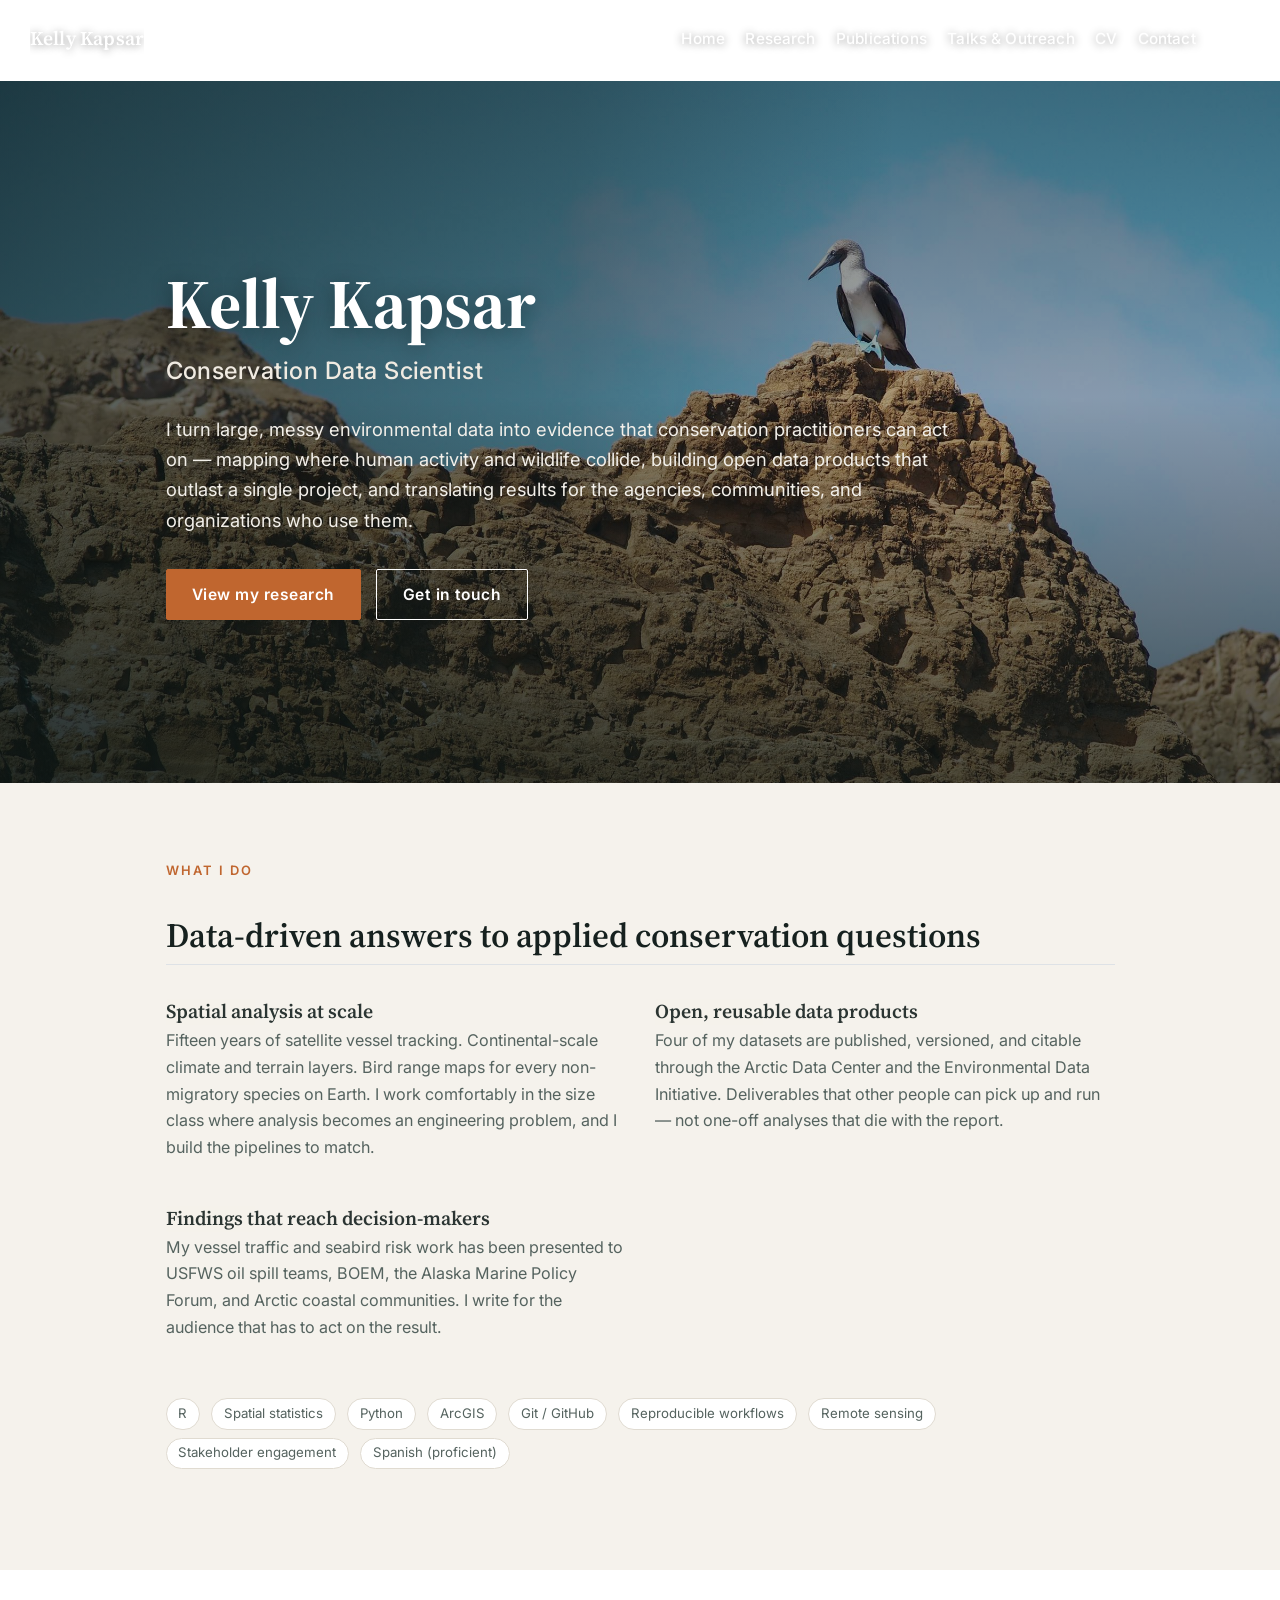
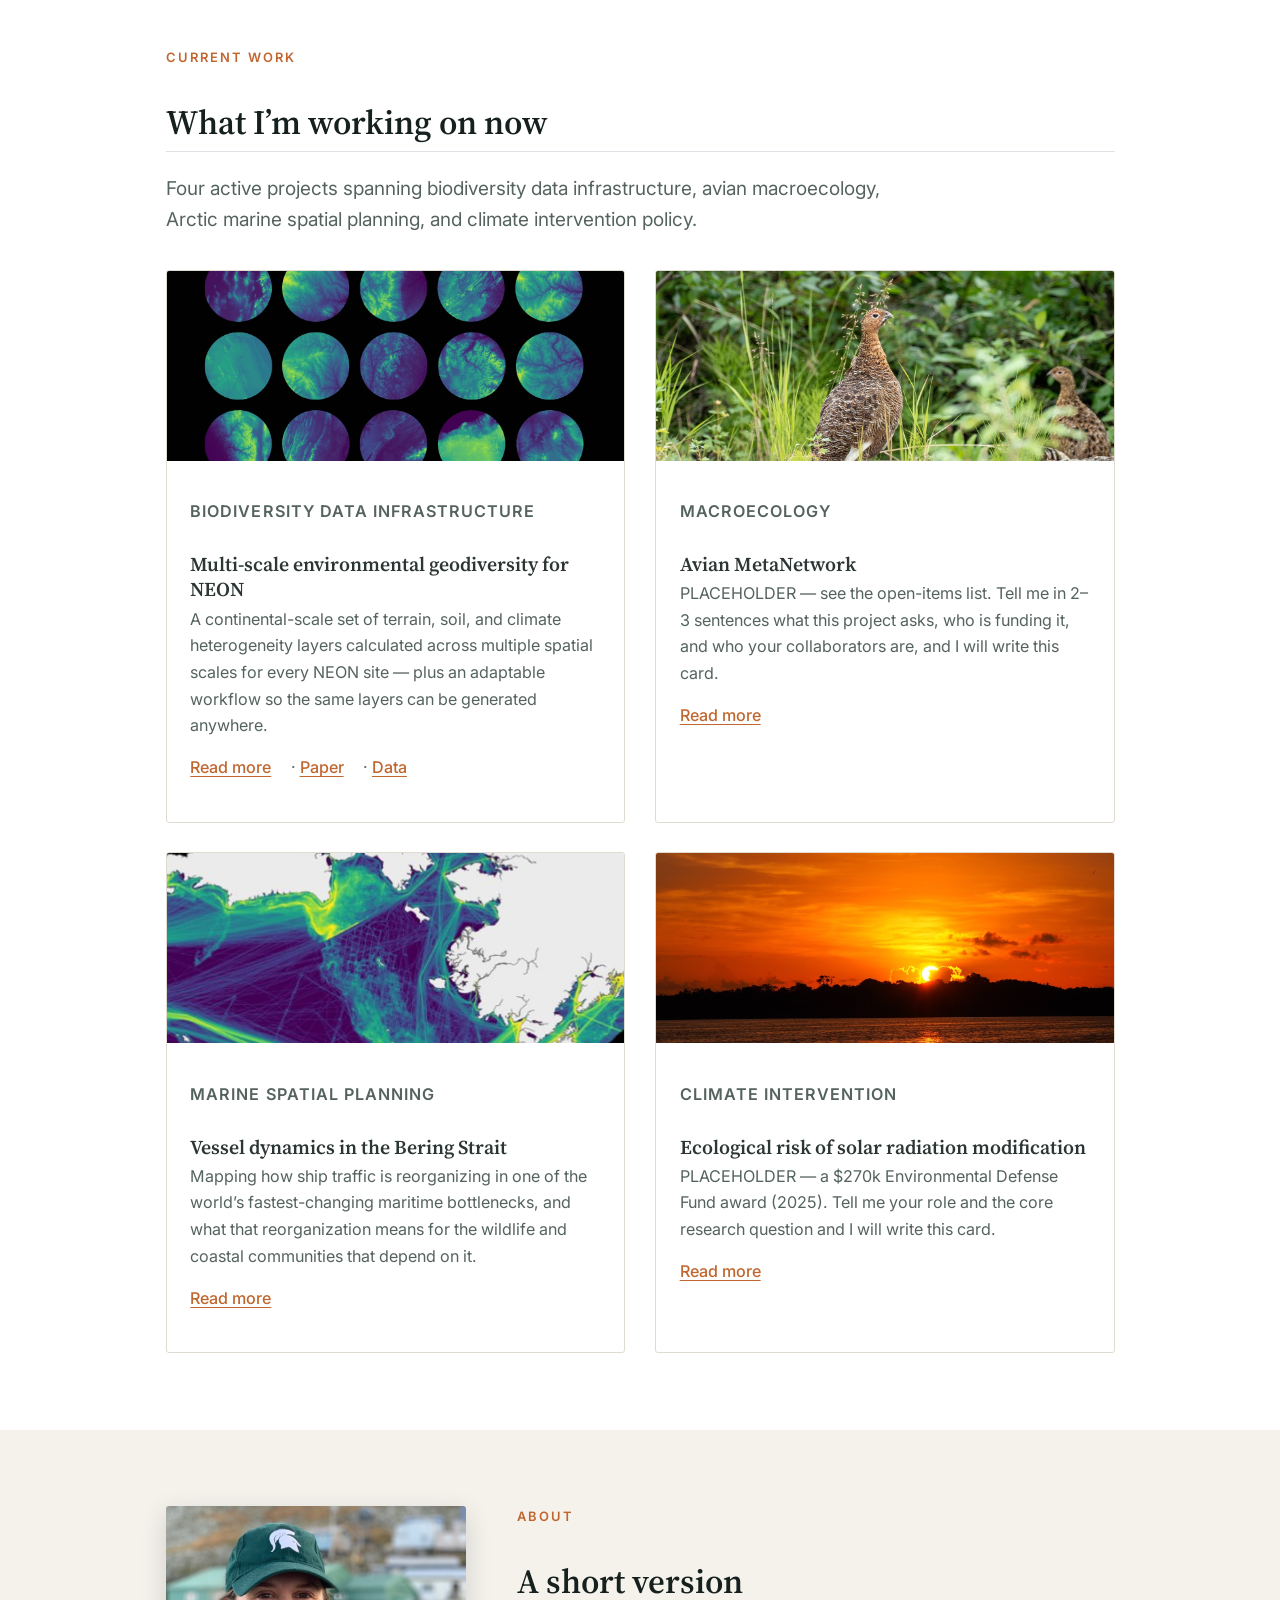
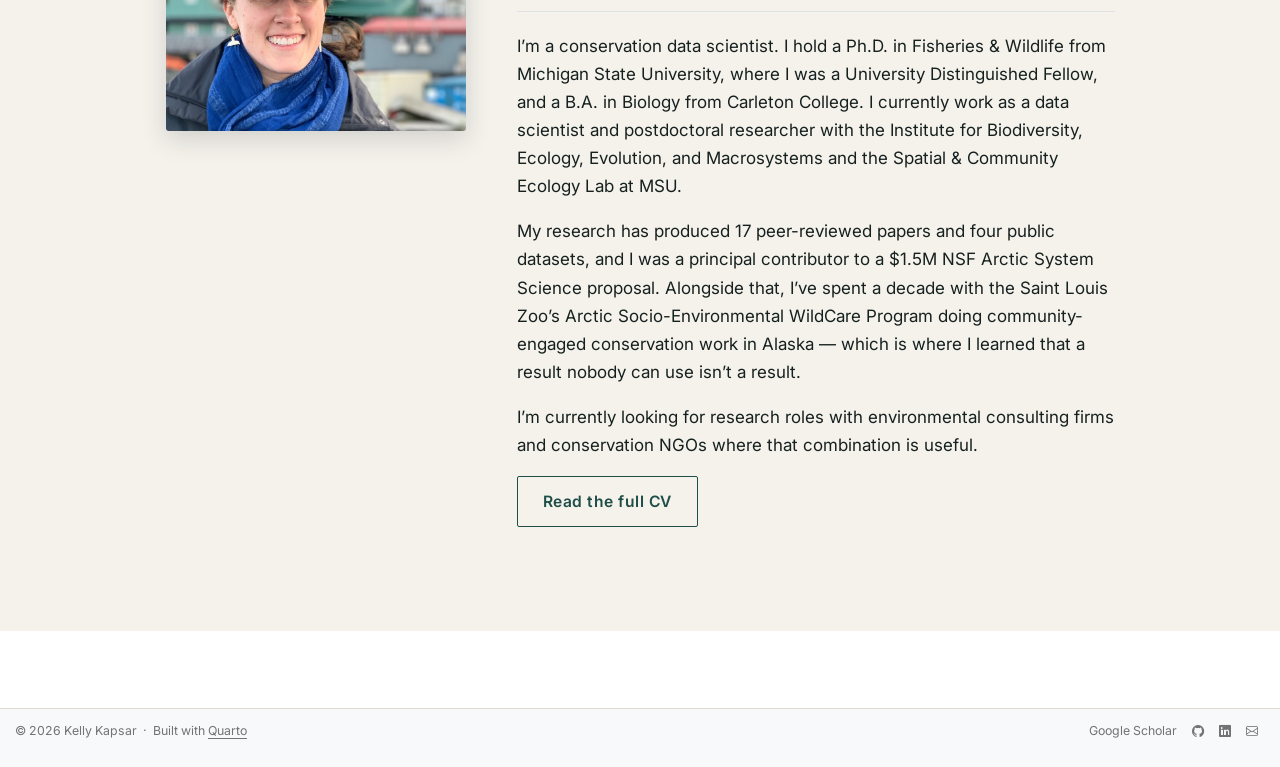
==== index.html @ 93b7dfbf "Built site for gh-pages" ====
<!DOCTYPE html>
<html xmlns="http://www.w3.org/1999/xhtml" lang="en" xml:lang="en"><head>

<meta charset="utf-8">
<meta name="generator" content="quarto-1.9.37">

<meta name="viewport" content="width=device-width, initial-scale=1.0, user-scalable=yes">


<title>Kelly Kapsar | Conservation Data Scientist – Kelly Kapsar</title>
<style>
/* Default styles provided by pandoc.
** See https://pandoc.org/MANUAL.html#variables-for-html for config info.
*/
code{white-space: pre-wrap;}
span.smallcaps{font-variant: small-caps;}
div.columns{display: flex; gap: min(4vw, 1.5em);}
div.column{flex: auto; overflow-x: auto;}
div.hanging-indent{margin-left: 1.5em; text-indent: -1.5em;}
ul.task-list{list-style: none;}
ul.task-list li input[type="checkbox"] {
  width: 0.8em;
  margin: 0 0.8em 0.2em -1em; /* quarto-specific, see https://github.com/quarto-dev/quarto-cli/issues/4556 */ 
  vertical-align: middle;
}
</style>


<script src="site_libs/quarto-nav/quarto-nav.js"></script>
<script src="site_libs/quarto-nav/headroom.min.js"></script>
<script src="site_libs/clipboard/clipboard.min.js"></script>
<script src="site_libs/quarto-search/autocomplete.umd.js"></script>
<script src="site_libs/quarto-search/fuse.min.js"></script>
<script src="site_libs/quarto-search/quarto-search.js"></script>
<meta name="quarto:offset" content="./">
<link href="./images/favicon.png" rel="icon" type="image/png">
<script src="site_libs/quarto-html/quarto.js" type="module"></script>
<script src="site_libs/quarto-html/tabsets/tabsets.js" type="module"></script>
<script src="site_libs/quarto-html/popper.min.js"></script>
<script src="site_libs/quarto-html/tippy.umd.min.js"></script>
<link href="site_libs/quarto-html/tippy.css" rel="stylesheet">
<link href="site_libs/quarto-html/quarto-syntax-highlighting-7f8f88aac4f3542376d5c11b86a4c14d.css" rel="stylesheet" id="quarto-text-highlighting-styles">
<script src="site_libs/bootstrap/bootstrap.min.js"></script>
<link href="site_libs/bootstrap/bootstrap-icons.css" rel="stylesheet">
<link href="site_libs/bootstrap/bootstrap-db26522adef22b5ddf8869c6c8465378.min.css" rel="stylesheet" append-hash="true" id="quarto-bootstrap" data-mode="light">
<script id="quarto-search-options" type="application/json">{
  "location": "navbar",
  "copy-button": false,
  "collapse-after": 3,
  "panel-placement": "end",
  "type": "overlay",
  "limit": 50,
  "keyboard-shortcut": [
    "f",
    "/",
    "s"
  ],
  "show-item-context": false,
  "language": {
    "search-no-results-text": "No results",
    "search-matching-documents-text": "matching documents",
    "search-copy-link-title": "Copy link to search",
    "search-hide-matches-text": "Hide additional matches",
    "search-more-match-text": "more match in this document",
    "search-more-matches-text": "more matches in this document",
    "search-clear-button-title": "Clear",
    "search-text-placeholder": "",
    "search-detached-cancel-button-title": "Cancel",
    "search-submit-button-title": "Submit",
    "search-label": "Search"
  }
}</script>
<style>html{ scroll-behavior: smooth; }</style>


<link rel="stylesheet" href="styles.scss">
<meta property="og:title" content="Kelly Kapsar | Conservation Data Scientist">
<meta property="og:image" content="https://kellykapsar.github.io/images/project-neon.jpg">
<meta property="og:site_name" content="Kelly Kapsar">
<meta name="twitter:title" content="Kelly Kapsar | Conservation Data Scientist">
<meta name="twitter:image" content="https://kellykapsar.github.io/images/project-neon.jpg">
<meta name="twitter:card" content="summary_large_image">
</head>

<body class="nav-fixed quarto-light">

<div id="quarto-search-results"></div>
  <header id="quarto-header" class="headroom fixed-top">
    <nav class="navbar navbar-expand-lg " data-bs-theme="dark">
      <div class="navbar-container container-fluid">
      <div class="navbar-brand-container mx-auto">
    <a class="navbar-brand" href="./index.html">
    <span class="navbar-title">Kelly Kapsar</span>
    </a>
  </div>
            <div id="quarto-search" class="" title="Search"></div>
          <button class="navbar-toggler" type="button" data-bs-toggle="collapse" data-bs-target="#navbarCollapse" aria-controls="navbarCollapse" role="menu" aria-expanded="false" aria-label="Toggle navigation" onclick="if (window.quartoToggleHeadroom) { window.quartoToggleHeadroom(); }">
  <span class="navbar-toggler-icon"></span>
</button>
          <div class="collapse navbar-collapse" id="navbarCollapse">
            <ul class="navbar-nav navbar-nav-scroll ms-auto">
  <li class="nav-item">
    <a class="nav-link active" href="./index.html" aria-current="page"> 
<span class="menu-text">Home</span></a>
  </li>  
  <li class="nav-item">
    <a class="nav-link" href="./research.html"> 
<span class="menu-text">Research</span></a>
  </li>  
  <li class="nav-item">
    <a class="nav-link" href="./publications.html"> 
<span class="menu-text">Publications</span></a>
  </li>  
  <li class="nav-item">
    <a class="nav-link" href="./talks.html"> 
<span class="menu-text">Talks &amp; Outreach</span></a>
  </li>  
  <li class="nav-item">
    <a class="nav-link" href="./cv.html"> 
<span class="menu-text">CV</span></a>
  </li>  
  <li class="nav-item">
    <a class="nav-link" href="./contact.html"> 
<span class="menu-text">Contact</span></a>
  </li>  
</ul>
          </div> <!-- /navcollapse -->
            <div class="quarto-navbar-tools">
</div>
      </div> <!-- /container-fluid -->
    </nav>
</header>
<!-- content -->
<div id="quarto-content" class="quarto-container page-columns page-rows-contents page-layout-full page-navbar">
<!-- sidebar -->
<!-- margin-sidebar -->
    
<!-- main -->
<main class="content column-page" id="quarto-document-content">

<header id="title-block-header" class="quarto-title-block default">
<div class="quarto-title">
<h1 class="title">Home</h1>
</div>



<div class="quarto-title-meta column-page">

    
  
    
  </div>
  


</header>


<div class="hero" style="background-image: url('images/hero-home.jpg');">
<section id="kelly-kapsar" class="level1 hero-inner">
<h1>Kelly Kapsar</h1>
<div class="tagline">
<p>Conservation Data Scientist</p>
</div>
<div class="lede">
<p>I turn large, messy environmental data into evidence that conservation practitioners can act on — mapping where human activity and wildlife collide, building open data products that outlast a single project, and translating results for the agencies, communities, and organizations who use them.</p>
</div>
<p><a href="./research.html" class="btn-hero solid">View my research</a> <a href="./contact.html" class="btn-hero">Get in touch</a></p>
</section>
</div>
<!-- ====================================================================== -->
<div class="band band-sand">
<div class="band-inner">
<div class="section-label">
<p>What I do</p>
</div>
<section id="data-driven-answers-to-applied-conservation-questions" class="level2">
<h2 data-anchor-id="data-driven-answers-to-applied-conservation-questions">Data-driven answers to applied conservation questions</h2>
<div class="project-grid">
<div class="project-card" style="border:none; background:transparent;">
<section id="spatial-analysis-at-scale" class="level3 pc-body" style="padding:0;">
<h3 data-anchor-id="spatial-analysis-at-scale">Spatial analysis at scale</h3>
<p>Fifteen years of satellite vessel tracking. Continental-scale climate and terrain layers. Bird range maps for every non-migratory species on Earth. I work comfortably in the size class where analysis becomes an engineering problem, and I build the pipelines to match.</p>
</section>
</div>
<div class="project-card" style="border:none; background:transparent;">
<section id="open-reusable-data-products" class="level3 pc-body" style="padding:0;">
<h3 data-anchor-id="open-reusable-data-products">Open, reusable data products</h3>
<p>Four of my datasets are published, versioned, and citable through the Arctic Data Center and the Environmental Data Initiative. Deliverables that other people can pick up and run — not one-off analyses that die with the report.</p>
</section>
</div>
<div class="project-card" style="border:none; background:transparent;">
<section id="findings-that-reach-decision-makers" class="level3 pc-body" style="padding:0;">
<h3 data-anchor-id="findings-that-reach-decision-makers">Findings that reach decision-makers</h3>
<p>My vessel traffic and seabird risk work has been presented to USFWS oil spill teams, BOEM, the Alaska Marine Policy Forum, and Arctic coastal communities. I write for the audience that has to act on the result.</p>
</section>
</div>
</div>
<div style="margin-top:2.5rem;">
<p><span class="tag">R</span> <span class="tag">Spatial statistics</span> <span class="tag">Python</span> <span class="tag">ArcGIS</span> <span class="tag">Git / GitHub</span> <span class="tag">Reproducible workflows</span> <span class="tag">Remote sensing</span> <span class="tag">Stakeholder engagement</span> <span class="tag">Spanish (proficient)</span></p>
</div>
</section>
</div>
</div>
<!-- ====================================================================== -->
<div class="band">
<div class="band-inner">
<div class="section-label">
<p>Current work</p>
</div>
<section id="what-im-working-on-now" class="level2">
<h2 data-anchor-id="what-im-working-on-now">What I’m working on now</h2>
<div class="lead-text">
<p>Four active projects spanning biodiversity data infrastructure, avian macroecology, Arctic marine spatial planning, and climate intervention policy.</p>
</div>
<div class="project-grid">
<div class="project-card">
<p><img src="images/project-neon.jpg" class="img-fluid"></p>
<div class="pc-body">
<div class="pc-meta">
<p>Biodiversity data infrastructure</p>
</div>
<section id="multi-scale-environmental-geodiversity-for-neon" class="level3">
<h3 data-anchor-id="multi-scale-environmental-geodiversity-for-neon">Multi-scale environmental geodiversity for NEON</h3>
<p>A continental-scale set of terrain, soil, and climate heterogeneity layers calculated across multiple spatial scales for every NEON site — plus an adaptable workflow so the same layers can be generated anywhere.</p>
<div class="pc-links">
<p><a href="./research.html#neon">Read more</a> · <a href="https://doi.org/10.1038/s41597-026-07613-5">Paper</a> · <a href="https://portal.edirepository.org/">Data</a></p>
</div>
</section>
</div>
</div>
<div class="project-card">
<p><img src="images/project-metanetwork.jpg" class="img-fluid"></p>
<div class="pc-body">
<div class="pc-meta">
<p>Macroecology</p>
</div>
<section id="avian-metanetwork" class="level3">
<h3 data-anchor-id="avian-metanetwork">Avian MetaNetwork</h3>
<p>PLACEHOLDER — see the open-items list. Tell me in 2–3 sentences what this project asks, who is funding it, and who your collaborators are, and I will write this card.</p>
<div class="pc-links">
<p><a href="./research.html#metanetwork">Read more</a></p>
</div>
</section>
</div>
</div>
<div class="project-card">
<p><img src="images/project-bering.jpg" class="img-fluid"></p>
<div class="pc-body">
<div class="pc-meta">
<p>Marine spatial planning</p>
</div>
<section id="vessel-dynamics-in-the-bering-strait" class="level3">
<h3 data-anchor-id="vessel-dynamics-in-the-bering-strait">Vessel dynamics in the Bering Strait</h3>
<p>Mapping how ship traffic is reorganizing in one of the world’s fastest-changing maritime bottlenecks, and what that reorganization means for the wildlife and coastal communities that depend on it.</p>
<div class="pc-links">
<p><a href="./research.html#bering">Read more</a></p>
</div>
</section>
</div>
</div>
<div class="project-card">
<p><img src="images/project-srm.jpg" class="img-fluid"></p>
<div class="pc-body">
<div class="pc-meta">
<p>Climate intervention</p>
</div>
<section id="ecological-risk-of-solar-radiation-modification" class="level3">
<h3 data-anchor-id="ecological-risk-of-solar-radiation-modification">Ecological risk of solar radiation modification</h3>
<p>PLACEHOLDER — a $270k Environmental Defense Fund award (2025). Tell me your role and the core research question and I will write this card.</p>
<div class="pc-links">
<p><a href="./research.html#srm">Read more</a></p>
</div>
</section>
</div>
</div>
</div>
</section>
</div>
</div>
<!-- ====================================================================== -->
<!-- ====================================================================== -->
<div class="band band-sand">
<div class="band-inner">
<div class="two-col">
<div>
<p><img src="images/headshot.jpg" class="headshot img-fluid"></p>
</div>
<div>
<div class="section-label">
<p>About</p>
</div>
<section id="a-short-version" class="level2">
<h2 data-anchor-id="a-short-version">A short version</h2>
<p>I’m a conservation data scientist. I hold a Ph.D.&nbsp;in Fisheries &amp; Wildlife from Michigan State University, where I was a University Distinguished Fellow, and a B.A. in Biology from Carleton College. I currently work as a data scientist and postdoctoral researcher with the Institute for Biodiversity, Ecology, Evolution, and Macrosystems and the Spatial &amp; Community Ecology Lab at MSU.</p>
<p>My research has produced 17 peer-reviewed papers and four public datasets, and I was a principal contributor to a $1.5M NSF Arctic System Science proposal. Alongside that, I’ve spent a decade with the Saint Louis Zoo’s Arctic Socio-Environmental WildCare Program doing community-engaged conservation work in Alaska — which is where I learned that a result nobody can use isn’t a result.</p>
<p>I’m currently looking for research roles with environmental consulting firms and conservation NGOs where that combination is useful.</p>
<p><a href="./cv.html" class="btn-hero" style="border-color:#1f4d47; color:#1f4d47 !important;">Read the full CV</a></p>
</section>
</div>
</div>
</div>
</div>



</main> <!-- /main -->
<script id="quarto-html-after-body" type="application/javascript">
  window.document.addEventListener("DOMContentLoaded", function (event) {
    const isCodeAnnotation = (el) => {
      for (const clz of el.classList) {
        if (clz.startsWith('code-annotation-')) {                     
          return true;
        }
      }
      return false;
    }
    const onCopySuccess = function(e) {
      // button target
      const button = e.trigger;
      // don't keep focus
      button.blur();
      // flash "checked"
      button.classList.add('code-copy-button-checked');
      var currentTitle = button.getAttribute("title");
      button.setAttribute("title", "Copied!");
      let tooltip;
      if (window.bootstrap) {
        button.setAttribute("data-bs-toggle", "tooltip");
        button.setAttribute("data-bs-placement", "left");
        button.setAttribute("data-bs-title", "Copied!");
        tooltip = new bootstrap.Tooltip(button, 
          { trigger: "manual", 
            customClass: "code-copy-button-tooltip",
            offset: [0, -8]});
        tooltip.show();    
      }
      setTimeout(function() {
        if (tooltip) {
          tooltip.hide();
          button.removeAttribute("data-bs-title");
          button.removeAttribute("data-bs-toggle");
          button.removeAttribute("data-bs-placement");
        }
        button.setAttribute("title", currentTitle);
        button.classList.remove('code-copy-button-checked');
      }, 1000);
      // clear code selection
      e.clearSelection();
    }
    const getTextToCopy = function(trigger) {
      const outerScaffold = trigger.parentElement.cloneNode(true);
      const codeEl = outerScaffold.querySelector('code');
      for (const childEl of codeEl.children) {
        if (isCodeAnnotation(childEl)) {
          childEl.remove();
        }
      }
      return codeEl.innerText;
    }
    const clipboard = new window.ClipboardJS('.code-copy-button:not([data-in-quarto-modal])', {
      text: getTextToCopy
    });
    clipboard.on('success', onCopySuccess);
    if (window.document.getElementById('quarto-embedded-source-code-modal')) {
      const clipboardModal = new window.ClipboardJS('.code-copy-button[data-in-quarto-modal]', {
        text: getTextToCopy,
        container: window.document.getElementById('quarto-embedded-source-code-modal')
      });
      clipboardModal.on('success', onCopySuccess);
    }
      var localhostRegex = new RegExp(/^(?:http|https):\/\/localhost\:?[0-9]*\//);
      var mailtoRegex = new RegExp(/^mailto:/);
        var filterRegex = new RegExp("https:\/\/kellykapsar\.github\.io");
      var isInternal = (href) => {
          return filterRegex.test(href) || localhostRegex.test(href) || mailtoRegex.test(href);
      }
      // Inspect non-navigation links and adorn them if external
     var links = window.document.querySelectorAll('a[href]:not(.nav-link):not(.navbar-brand):not(.toc-action):not(.sidebar-link):not(.sidebar-item-toggle):not(.pagination-link):not(.no-external):not([aria-hidden]):not(.dropdown-item):not(.quarto-navigation-tool):not(.about-link)');
      for (var i=0; i<links.length; i++) {
        const link = links[i];
        if (!isInternal(link.href)) {
          // undo the damage that might have been done by quarto-nav.js in the case of
          // links that we want to consider external
          if (link.dataset.originalHref !== undefined) {
            link.href = link.dataset.originalHref;
          }
            // target, if specified
            link.setAttribute("target", "_blank");
            if (link.getAttribute("rel") === null) {
              link.setAttribute("rel", "noopener");
            }
        }
      }
    function tippyHover(el, contentFn, onTriggerFn, onUntriggerFn) {
      const config = {
        allowHTML: true,
        maxWidth: 500,
        delay: 100,
        arrow: false,
        appendTo: function(el) {
            return el.parentElement;
        },
        interactive: true,
        interactiveBorder: 10,
        theme: 'quarto',
        placement: 'bottom-start',
      };
      if (contentFn) {
        config.content = contentFn;
      }
      if (onTriggerFn) {
        config.onTrigger = onTriggerFn;
      }
      if (onUntriggerFn) {
        config.onUntrigger = onUntriggerFn;
      }
      window.tippy(el, config); 
    }
    const noterefs = window.document.querySelectorAll('a[role="doc-noteref"]');
    for (var i=0; i<noterefs.length; i++) {
      const ref = noterefs[i];
      tippyHover(ref, function() {
        // use id or data attribute instead here
        let href = ref.getAttribute('data-footnote-href') || ref.getAttribute('href');
        try { href = new URL(href).hash; } catch {}
        const id = href.replace(/^#\/?/, "");
        const note = window.document.getElementById(id);
        if (note) {
          return note.innerHTML;
        } else {
          return "";
        }
      });
    }
    const xrefs = window.document.querySelectorAll('a.quarto-xref');
    const processXRef = (id, note) => {
      // Strip column container classes
      const stripColumnClz = (el) => {
        el.classList.remove("page-full", "page-columns");
        if (el.children) {
          for (const child of el.children) {
            stripColumnClz(child);
          }
        }
      }
      stripColumnClz(note)
      if (id === null || id.startsWith('sec-')) {
        // Special case sections, only their first couple elements
        const container = document.createElement("div");
        if (note.children && note.children.length > 2) {
          container.appendChild(note.children[0].cloneNode(true));
          for (let i = 1; i < note.children.length; i++) {
            const child = note.children[i];
            if (child.tagName === "P" && child.innerText === "") {
              continue;
            } else {
              container.appendChild(child.cloneNode(true));
              break;
            }
          }
          if (window.Quarto?.typesetMath) {
            window.Quarto.typesetMath(container);
          }
          return container.innerHTML
        } else {
          if (window.Quarto?.typesetMath) {
            window.Quarto.typesetMath(note);
          }
          return note.innerHTML;
        }
      } else {
        // Remove any anchor links if they are present
        const anchorLink = note.querySelector('a.anchorjs-link');
        if (anchorLink) {
          anchorLink.remove();
        }
        if (window.Quarto?.typesetMath) {
          window.Quarto.typesetMath(note);
        }
        if (note.classList.contains("callout")) {
          return note.outerHTML;
        } else {
          return note.innerHTML;
        }
      }
    }
    for (var i=0; i<xrefs.length; i++) {
      const xref = xrefs[i];
      tippyHover(xref, undefined, function(instance) {
        instance.disable();
        let url = xref.getAttribute('href');
        let hash = undefined; 
        if (url.startsWith('#')) {
          hash = url;
        } else {
          try { hash = new URL(url).hash; } catch {}
        }
        if (hash) {
          const id = hash.replace(/^#\/?/, "");
          const note = window.document.getElementById(id);
          if (note !== null) {
            try {
              const html = processXRef(id, note.cloneNode(true));
              instance.setContent(html);
            } finally {
              instance.enable();
              instance.show();
            }
          } else {
            // See if we can fetch this
            fetch(url.split('#')[0])
            .then(res => res.text())
            .then(html => {
              const parser = new DOMParser();
              const htmlDoc = parser.parseFromString(html, "text/html");
              const note = htmlDoc.getElementById(id);
              if (note !== null) {
                const html = processXRef(id, note);
                instance.setContent(html);
              } 
            }).finally(() => {
              instance.enable();
              instance.show();
            });
          }
        } else {
          // See if we can fetch a full url (with no hash to target)
          // This is a special case and we should probably do some content thinning / targeting
          fetch(url)
          .then(res => res.text())
          .then(html => {
            const parser = new DOMParser();
            const htmlDoc = parser.parseFromString(html, "text/html");
            const note = htmlDoc.querySelector('main.content');
            if (note !== null) {
              // This should only happen for chapter cross references
              // (since there is no id in the URL)
              // remove the first header
              if (note.children.length > 0 && note.children[0].tagName === "HEADER") {
                note.children[0].remove();
              }
              const html = processXRef(null, note);
              instance.setContent(html);
            } 
          }).finally(() => {
            instance.enable();
            instance.show();
          });
        }
      }, function(instance) {
      });
    }
        let selectedAnnoteEl;
        const selectorForAnnotation = ( cell, annotation) => {
          let cellAttr = 'data-code-cell="' + cell + '"';
          let lineAttr = 'data-code-annotation="' +  annotation + '"';
          const selector = 'span[' + cellAttr + '][' + lineAttr + ']';
          return selector;
        }
        const selectCodeLines = (annoteEl) => {
          const doc = window.document;
          const targetCell = annoteEl.getAttribute("data-target-cell");
          const targetAnnotation = annoteEl.getAttribute("data-target-annotation");
          const annoteSpan = window.document.querySelector(selectorForAnnotation(targetCell, targetAnnotation));
          const lines = annoteSpan.getAttribute("data-code-lines").split(",");
          const lineIds = lines.map((line) => {
            return targetCell + "-" + line;
          })
          let top = null;
          let height = null;
          let parent = null;
          if (lineIds.length > 0) {
              //compute the position of the single el (top and bottom and make a div)
              const el = window.document.getElementById(lineIds[0]);
              top = el.offsetTop;
              height = el.offsetHeight;
              parent = el.parentElement.parentElement;
            if (lineIds.length > 1) {
              const lastEl = window.document.getElementById(lineIds[lineIds.length - 1]);
              const bottom = lastEl.offsetTop + lastEl.offsetHeight;
              height = bottom - top;
            }
            if (top !== null && height !== null && parent !== null) {
              // cook up a div (if necessary) and position it 
              let div = window.document.getElementById("code-annotation-line-highlight");
              if (div === null) {
                div = window.document.createElement("div");
                div.setAttribute("id", "code-annotation-line-highlight");
                div.style.position = 'absolute';
                parent.appendChild(div);
              }
              div.style.top = top - 2 + "px";
              div.style.height = height + 4 + "px";
              div.style.left = 0;
              let gutterDiv = window.document.getElementById("code-annotation-line-highlight-gutter");
              if (gutterDiv === null) {
                gutterDiv = window.document.createElement("div");
                gutterDiv.setAttribute("id", "code-annotation-line-highlight-gutter");
                gutterDiv.style.position = 'absolute';
                const codeCell = window.document.getElementById(targetCell);
                const gutter = codeCell.querySelector('.code-annotation-gutter');
                gutter.appendChild(gutterDiv);
              }
              gutterDiv.style.top = top - 2 + "px";
              gutterDiv.style.height = height + 4 + "px";
            }
            selectedAnnoteEl = annoteEl;
          }
        };
        const unselectCodeLines = () => {
          const elementsIds = ["code-annotation-line-highlight", "code-annotation-line-highlight-gutter"];
          elementsIds.forEach((elId) => {
            const div = window.document.getElementById(elId);
            if (div) {
              div.remove();
            }
          });
          selectedAnnoteEl = undefined;
        };
          // Handle positioning of the toggle
      window.addEventListener(
        "resize",
        throttle(() => {
          elRect = undefined;
          if (selectedAnnoteEl) {
            selectCodeLines(selectedAnnoteEl);
          }
        }, 10)
      );
      function throttle(fn, ms) {
      let throttle = false;
      let timer;
        return (...args) => {
          if(!throttle) { // first call gets through
              fn.apply(this, args);
              throttle = true;
          } else { // all the others get throttled
              if(timer) clearTimeout(timer); // cancel #2
              timer = setTimeout(() => {
                fn.apply(this, args);
                timer = throttle = false;
              }, ms);
          }
        };
      }
        // Attach click handler to the DT
        const annoteDls = window.document.querySelectorAll('dt[data-target-cell]');
        for (const annoteDlNode of annoteDls) {
          annoteDlNode.addEventListener('click', (event) => {
            const clickedEl = event.target;
            if (clickedEl !== selectedAnnoteEl) {
              unselectCodeLines();
              const activeEl = window.document.querySelector('dt[data-target-cell].code-annotation-active');
              if (activeEl) {
                activeEl.classList.remove('code-annotation-active');
              }
              selectCodeLines(clickedEl);
              clickedEl.classList.add('code-annotation-active');
            } else {
              // Unselect the line
              unselectCodeLines();
              clickedEl.classList.remove('code-annotation-active');
            }
          });
        }
    const findCites = (el) => {
      const parentEl = el.parentElement;
      if (parentEl) {
        const cites = parentEl.dataset.cites;
        if (cites) {
          return {
            el,
            cites: cites.split(' ')
          };
        } else {
          return findCites(el.parentElement)
        }
      } else {
        return undefined;
      }
    };
    var bibliorefs = window.document.querySelectorAll('a[role="doc-biblioref"]');
    for (var i=0; i<bibliorefs.length; i++) {
      const ref = bibliorefs[i];
      const citeInfo = findCites(ref);
      if (citeInfo) {
        tippyHover(citeInfo.el, function() {
          var popup = window.document.createElement('div');
          citeInfo.cites.forEach(function(cite) {
            var citeDiv = window.document.createElement('div');
            citeDiv.classList.add('hanging-indent');
            citeDiv.classList.add('csl-entry');
            var biblioDiv = window.document.getElementById('ref-' + cite);
            if (biblioDiv) {
              citeDiv.innerHTML = biblioDiv.innerHTML;
            }
            popup.appendChild(citeDiv);
          });
          return popup.innerHTML;
        });
      }
    }
  });
  </script>
</div> <!-- /content -->
<footer class="footer">
  <div class="nav-footer">
    <div class="nav-footer-left">
<p>© 2026 Kelly Kapsar &nbsp;·&nbsp; Built with <a href="https://quarto.org">Quarto</a></p>
</div>   
    <div class="nav-footer-center">
      &nbsp;
    </div>
    <div class="nav-footer-right">
      <ul class="footer-items list-unstyled">
    <li class="nav-item">
    <a class="nav-link" href="https://scholar.google.com/citations?user=atrvd1AAAAAJ&amp;hl=en">
<p>Google Scholar</p>
</a>
  </li>  
    <li class="nav-item compact">
    <a class="nav-link" href="https://github.com/kellykapsar">
      <i class="bi bi-github" role="img" aria-label="GitHub">
</i> 
    </a>
  </li>  
    <li class="nav-item compact">
    <a class="nav-link" href="https://www.linkedin.com/in/kelly-kapsar-a1a2598b/">
      <i class="bi bi-linkedin" role="img" aria-label="LinkedIn">
</i> 
    </a>
  </li>  
    <li class="nav-item compact">
    <a class="nav-link" href="mailto:kelly.kapsar@gmail.com">
      <i class="bi bi-envelope" role="img" aria-label="Email">
</i> 
    </a>
  </li>  
</ul>
    </div>
  </div>
</footer>




<script src="site_libs/quarto-html/zenscroll-min.js"></script>
</body></html>
---- site_libs/quarto-html/tippy.css ----
.tippy-box[data-animation=fade][data-state=hidden]{opacity:0}[data-tippy-root]{max-width:calc(100vw - 10px)}.tippy-box{position:relative;background-color:#333;color:#fff;border-radius:4px;font-size:14px;line-height:1.4;white-space:normal;outline:0;transition-property:transform,visibility,opacity}.tippy-box[data-placement^=top]>.tippy-arrow{bottom:0}.tippy-box[data-placement^=top]>.tippy-arrow:before{bottom:-7px;left:0;border-width:8px 8px 0;border-top-color:initial;transform-origin:center top}.tippy-box[data-placement^=bottom]>.tippy-arrow{top:0}.tippy-box[data-placement^=bottom]>.tippy-arrow:before{top:-7px;left:0;border-width:0 8px 8px;border-bottom-color:initial;transform-origin:center bottom}.tippy-box[data-placement^=left]>.tippy-arrow{right:0}.tippy-box[data-placement^=left]>.tippy-arrow:before{border-width:8px 0 8px 8px;border-left-color:initial;right:-7px;transform-origin:center left}.tippy-box[data-placement^=right]>.tippy-arrow{left:0}.tippy-box[data-placement^=right]>.tippy-arrow:before{left:-7px;border-width:8px 8px 8px 0;border-right-color:initial;transform-origin:center right}.tippy-box[data-inertia][data-state=visible]{transition-timing-function:cubic-bezier(.54,1.5,.38,1.11)}.tippy-arrow{width:16px;height:16px;color:#333}.tippy-arrow:before{content:"";position:absolute;border-color:transparent;border-style:solid}.tippy-content{position:relative;padding:5px 9px;z-index:1}
---- site_libs/quarto-html/quarto-syntax-highlighting-7f8f88aac4f3542376d5c11b86a4c14d.css ----
/* quarto syntax highlight colors */
:root {
  --quarto-hl-ot-color: #003B4F;
  --quarto-hl-at-color: #657422;
  --quarto-hl-ss-color: #20794D;
  --quarto-hl-an-color: #5E5E5E;
  --quarto-hl-fu-color: #4758AB;
  --quarto-hl-st-color: #20794D;
  --quarto-hl-cf-color: #003B4F;
  --quarto-hl-op-color: #5E5E5E;
  --quarto-hl-er-color: #AD0000;
  --quarto-hl-bn-color: #AD0000;
  --quarto-hl-al-color: #AD0000;
  --quarto-hl-va-color: #111111;
  --quarto-hl-bu-color: inherit;
  --quarto-hl-ex-color: inherit;
  --quarto-hl-pp-color: #AD0000;
  --quarto-hl-in-color: #5E5E5E;
  --quarto-hl-vs-color: #20794D;
  --quarto-hl-wa-color: #5E5E5E;
  --quarto-hl-do-color: #5E5E5E;
  --quarto-hl-im-color: #00769E;
  --quarto-hl-ch-color: #20794D;
  --quarto-hl-dt-color: #AD0000;
  --quarto-hl-fl-color: #AD0000;
  --quarto-hl-co-color: #5E5E5E;
  --quarto-hl-cv-color: #5E5E5E;
  --quarto-hl-cn-color: #8f5902;
  --quarto-hl-sc-color: #5E5E5E;
  --quarto-hl-dv-color: #AD0000;
  --quarto-hl-kw-color: #003B4F;
}

/* other quarto variables */
:root {
  --quarto-font-monospace: SFMono-Regular, Menlo, Monaco, Consolas, "Liberation Mono", "Courier New", monospace;
}

/* syntax highlight based on Pandoc's rules */
pre > code.sourceCode > span {
  color: #003B4F;
}

code.sourceCode > span {
  color: #003B4F;
}

div.sourceCode,
div.sourceCode pre.sourceCode {
  color: #003B4F;
}

/* Normal */
code span {
  color: #003B4F;
}

/* Alert */
code span.al {
  color: #AD0000;
  font-style: inherit;
}

/* Annotation */
code span.an {
  color: #5E5E5E;
  font-style: inherit;
}

/* Attribute */
code span.at {
  color: #657422;
  font-style: inherit;
}

/* BaseN */
code span.bn {
  color: #AD0000;
  font-style: inherit;
}

/* BuiltIn */
code span.bu {
  font-style: inherit;
}

/* ControlFlow */
code span.cf {
  color: #003B4F;
  font-weight: bold;
  font-style: inherit;
}

/* Char */
code span.ch {
  color: #20794D;
  font-style: inherit;
}

/* Constant */
code span.cn {
  color: #8f5902;
  font-style: inherit;
}

/* Comment */
code span.co {
  color: #5E5E5E;
  font-style: inherit;
}

/* CommentVar */
code span.cv {
  color: #5E5E5E;
  font-style: italic;
}

/* Documentation */
code span.do {
  color: #5E5E5E;
  font-style: italic;
}

/* DataType */
code span.dt {
  color: #AD0000;
  font-style: inherit;
}

/* DecVal */
code span.dv {
  color: #AD0000;
  font-style: inherit;
}

/* Error */
code span.er {
  color: #AD0000;
  font-style: inherit;
}

/* Extension */
code span.ex {
  font-style: inherit;
}

/* Float */
code span.fl {
  color: #AD0000;
  font-style: inherit;
}

/* Function */
code span.fu {
  color: #4758AB;
  font-style: inherit;
}

/* Import */
code span.im {
  color: #00769E;
  font-style: inherit;
}

/* Information */
code span.in {
  color: #5E5E5E;
  font-style: inherit;
}

/* Keyword */
code span.kw {
  color: #003B4F;
  font-weight: bold;
  font-style: inherit;
}

/* Operator */
code span.op {
  color: #5E5E5E;
  font-style: inherit;
}

/* Other */
code span.ot {
  color: #003B4F;
  font-style: inherit;
}

/* Preprocessor */
code span.pp {
  color: #AD0000;
  font-style: inherit;
}

/* SpecialChar */
code span.sc {
  color: #5E5E5E;
  font-style: inherit;
}

/* SpecialString */
code span.ss {
  color: #20794D;
  font-style: inherit;
}

/* String */
code span.st {
  color: #20794D;
  font-style: inherit;
}

/* Variable */
code span.va {
  color: #111111;
  font-style: inherit;
}

/* VerbatimString */
code span.vs {
  color: #20794D;
  font-style: inherit;
}

/* Warning */
code span.wa {
  color: #5E5E5E;
  font-style: italic;
}

.prevent-inlining {
  content: "</";
}

/*# sourceMappingURL=789ad8cd35626ba772517505b42a116e.css.map */
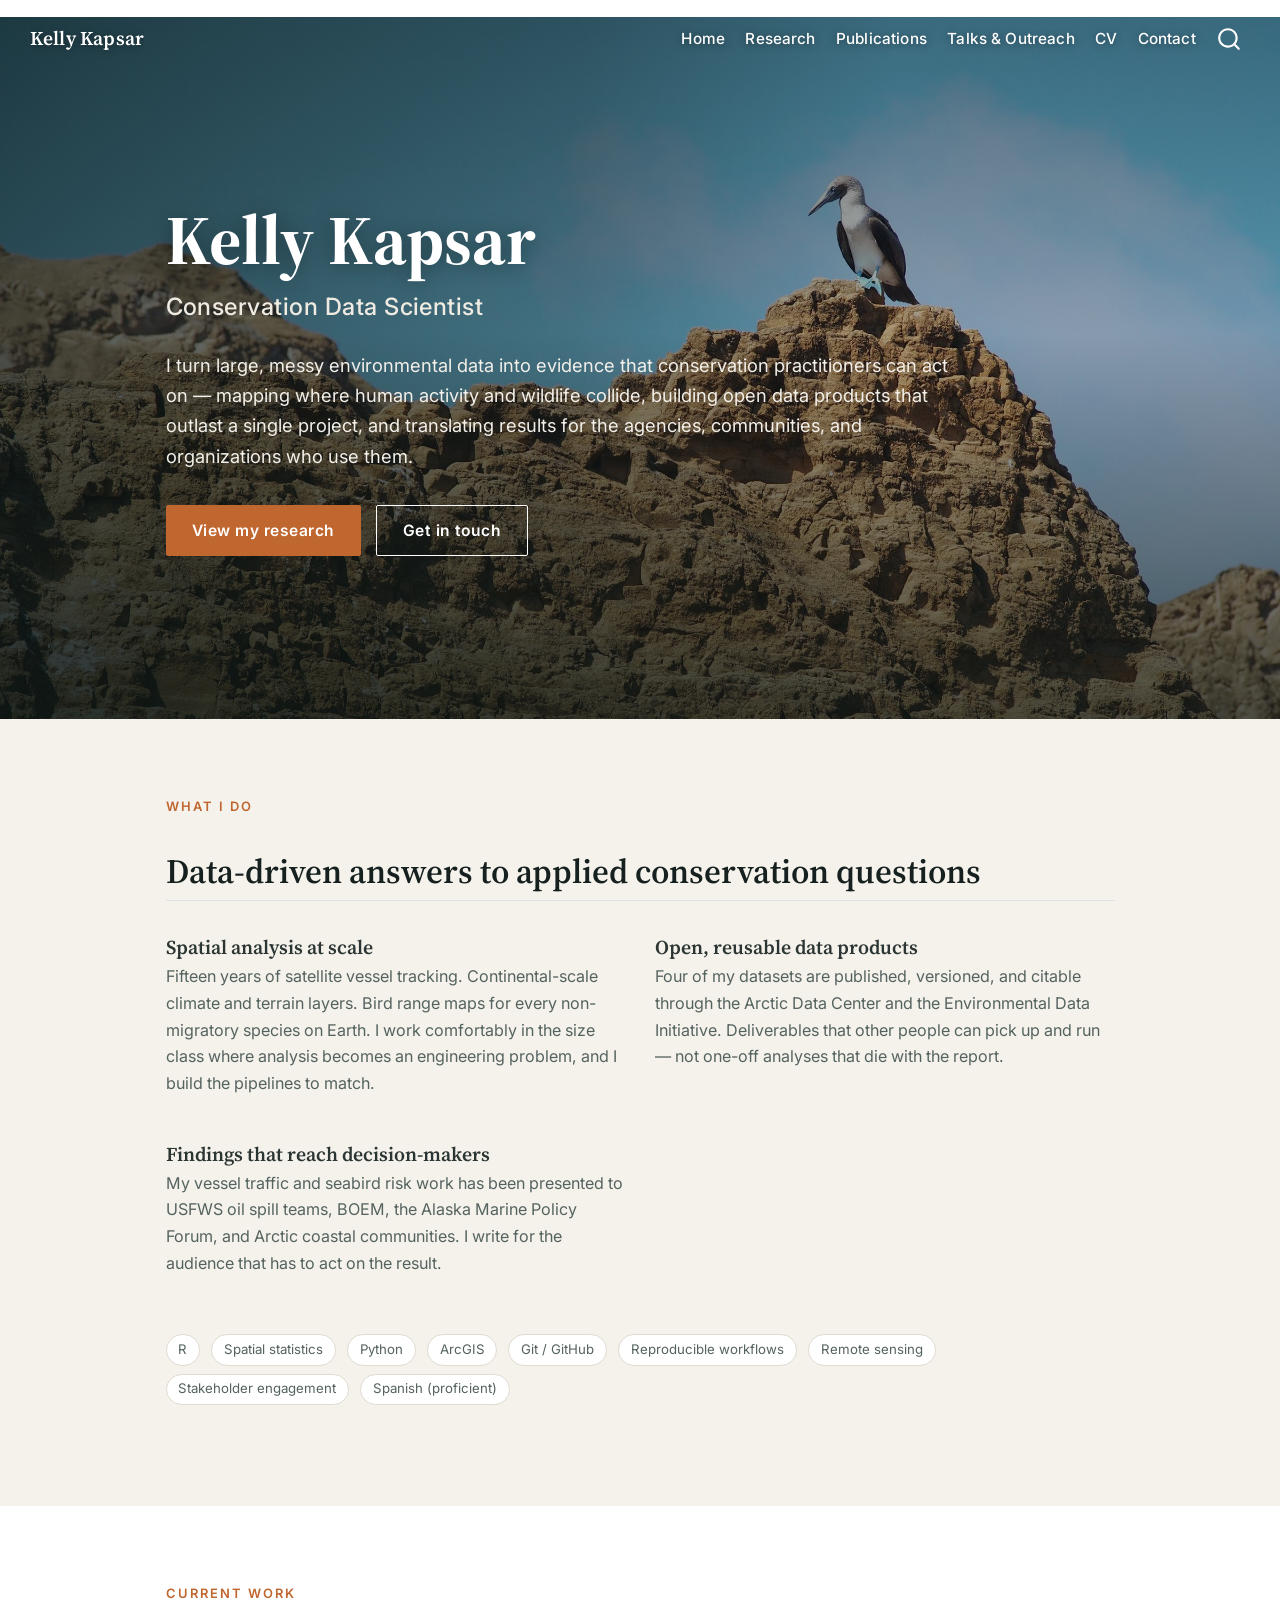
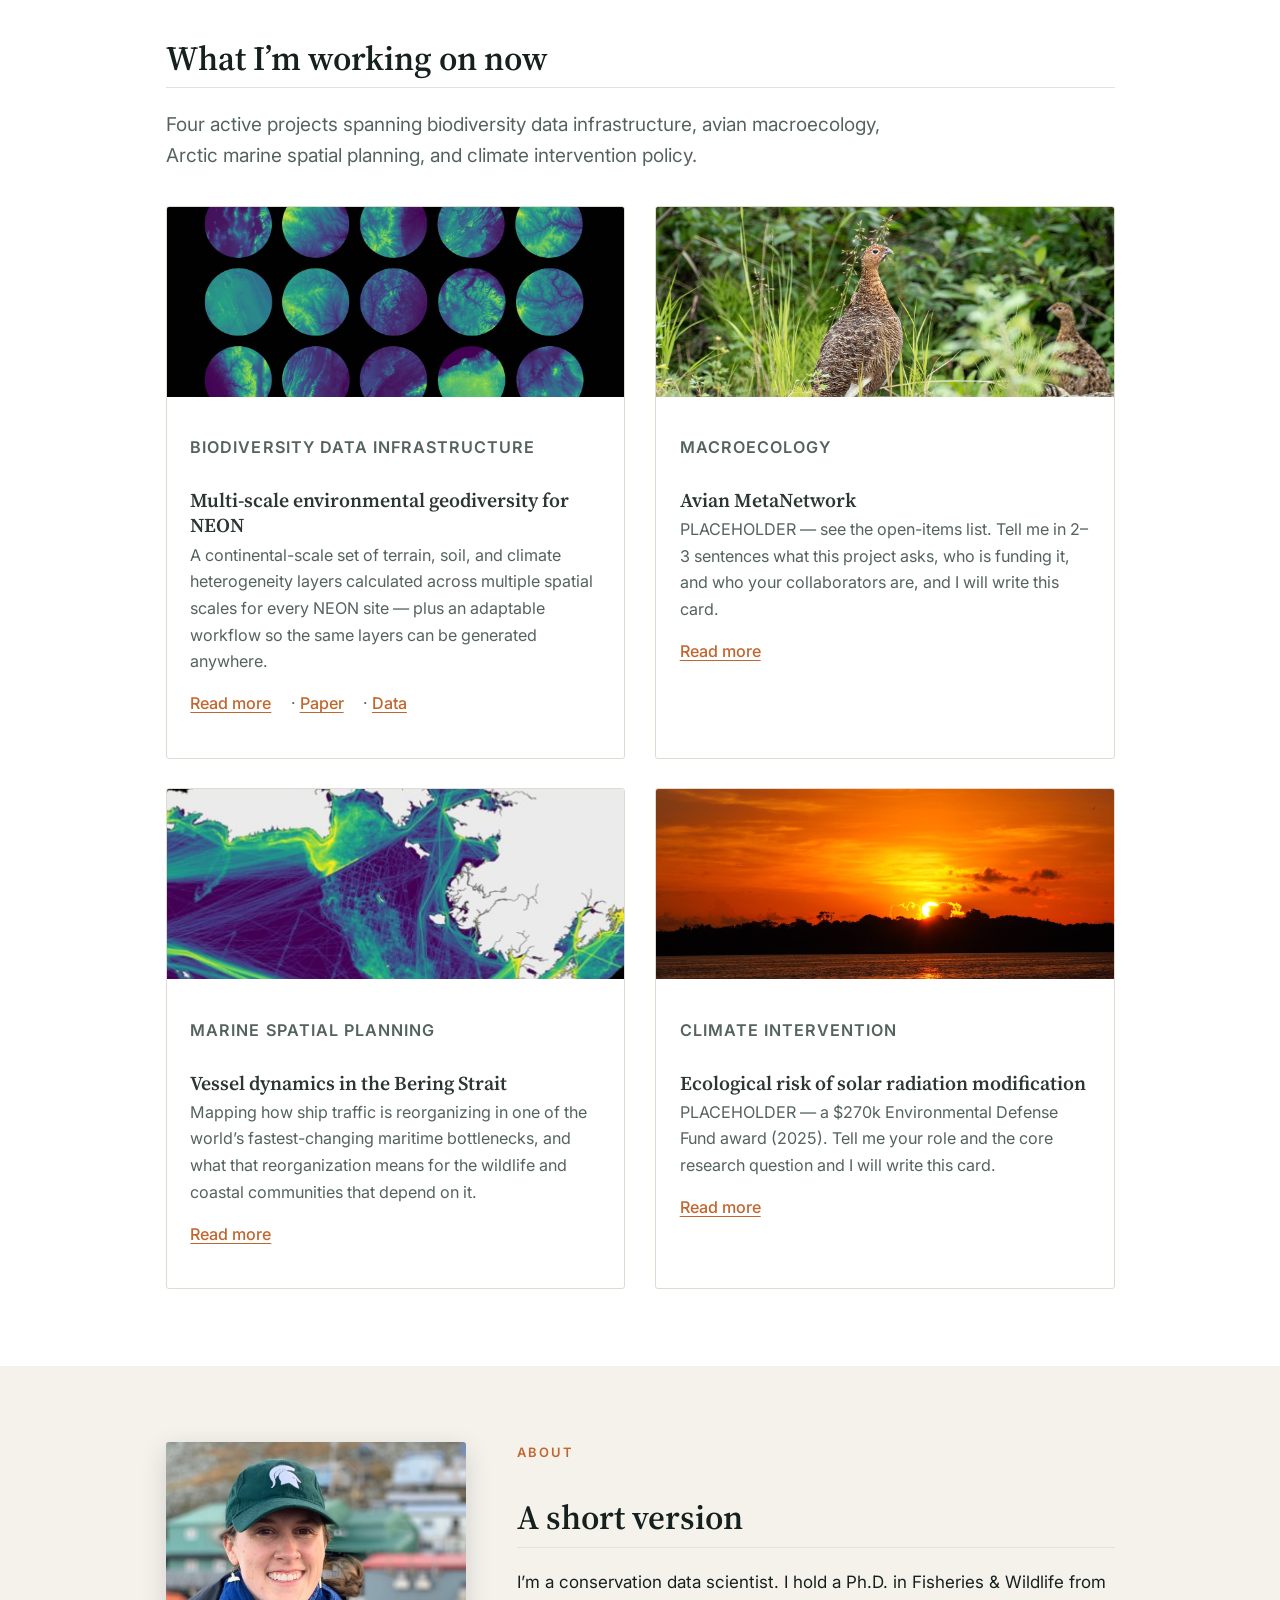
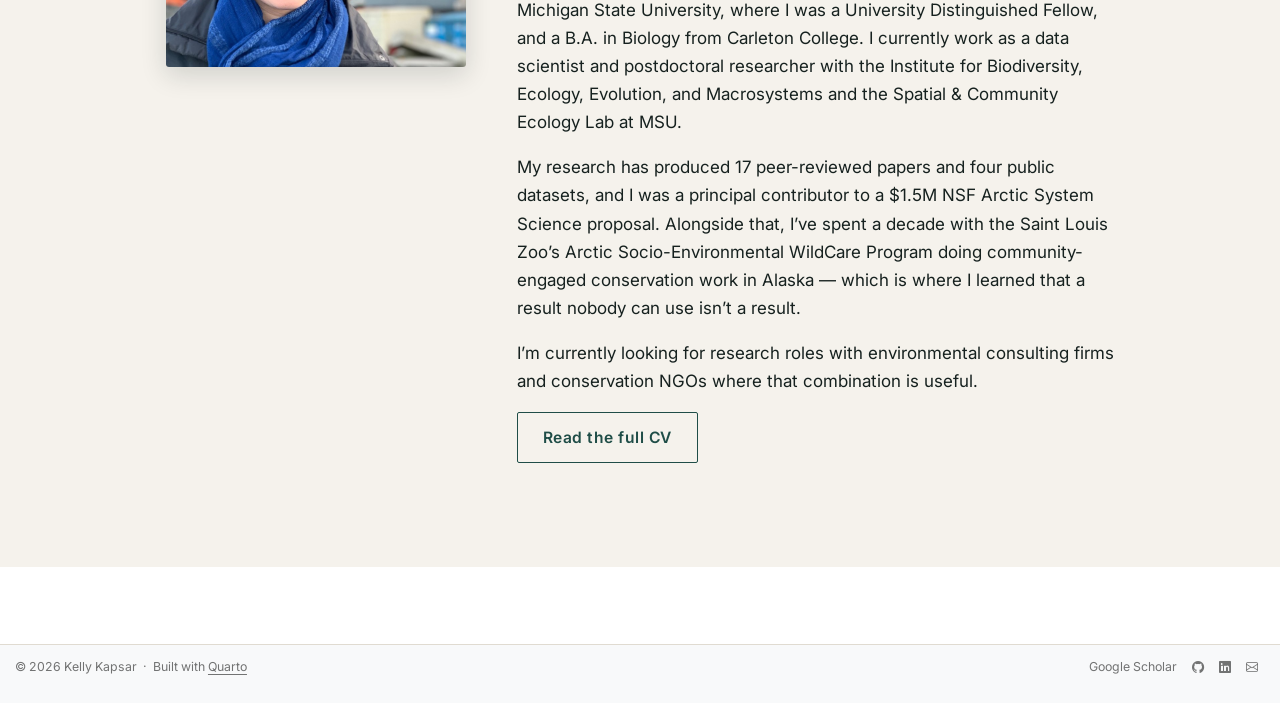
==== commit 223f4a14: "Built site for gh-pages" ====
--- a/index.html
+++ b/index.html
@@ -2,7 +2,7 @@
 <html xmlns="http://www.w3.org/1999/xhtml" lang="en" xml:lang="en"><head>
 
 <meta charset="utf-8">
-<meta name="generator" content="quarto-1.9.37">
+<meta name="generator" content="quarto-1.10.18">
 
 <meta name="viewport" content="width=device-width, initial-scale=1.0, user-scalable=yes">
 
@@ -12,10 +12,13 @@
 /* Default styles provided by pandoc.
 ** See https://pandoc.org/MANUAL.html#variables-for-html for config info.
 */
-code{white-space: pre-wrap;}
 span.smallcaps{font-variant: small-caps;}
-div.columns{display: flex; gap: min(4vw, 1.5em);}
-div.column{flex: auto; overflow-x: auto;}
+div.columns{display: flex; gap: 1.5em;}
+div.column{flex: auto;}
+@media screen {
+div.columns{gap: min(4vw, 1.5em);}
+div.column{overflow-x: auto;}
+}
 div.hanging-indent{margin-left: 1.5em; text-indent: -1.5em;}
 ul.task-list{list-style: none;}
 ul.task-list li input[type="checkbox"] {
@@ -39,10 +42,10 @@
 <script src="site_libs/quarto-html/popper.min.js"></script>
 <script src="site_libs/quarto-html/tippy.umd.min.js"></script>
 <link href="site_libs/quarto-html/tippy.css" rel="stylesheet">
-<link href="site_libs/quarto-html/quarto-syntax-highlighting-7f8f88aac4f3542376d5c11b86a4c14d.css" rel="stylesheet" id="quarto-text-highlighting-styles">
+<link href="site_libs/quarto-html/quarto-syntax-highlighting-64a204ab8560d761af7679ceaba22944.css" rel="stylesheet" id="quarto-text-highlighting-styles">
 <script src="site_libs/bootstrap/bootstrap.min.js"></script>
 <link href="site_libs/bootstrap/bootstrap-icons.css" rel="stylesheet">
-<link href="site_libs/bootstrap/bootstrap-db26522adef22b5ddf8869c6c8465378.min.css" rel="stylesheet" append-hash="true" id="quarto-bootstrap" data-mode="light">
+<link href="site_libs/bootstrap/bootstrap-e6d9ebde0e212e1d39776013fd58079f.min.css" rel="stylesheet" append-hash="true" id="quarto-bootstrap" data-mode="light">
 <script id="quarto-search-options" type="application/json">{
   "location": "navbar",
   "copy-button": false,
@@ -73,7 +76,6 @@
 <style>html{ scroll-behavior: smooth; }</style>
 
 
-<link rel="stylesheet" href="styles.scss">
 <meta property="og:title" content="Kelly Kapsar | Conservation Data Scientist">
 <meta property="og:image" content="https://kellykapsar.github.io/images/project-neon.jpg">
 <meta property="og:site_name" content="Kelly Kapsar">
--- a/site_libs/quarto-html/quarto-syntax-highlighting-64a204ab8560d761af7679ceaba22944.css
+++ b/site_libs/quarto-html/quarto-syntax-highlighting-64a204ab8560d761af7679ceaba22944.css
@@ -0,0 +1,236 @@
+/* quarto syntax highlight colors */
+:root {
+  --quarto-hl-ot-color: #003B4F;
+  --quarto-hl-at-color: #657422;
+  --quarto-hl-ss-color: #20794D;
+  --quarto-hl-an-color: #5E5E5E;
+  --quarto-hl-fu-color: #4758AB;
+  --quarto-hl-st-color: #20794D;
+  --quarto-hl-cf-color: #003B4F;
+  --quarto-hl-op-color: #5E5E5E;
+  --quarto-hl-er-color: #AD0000;
+  --quarto-hl-bn-color: #AD0000;
+  --quarto-hl-al-color: #AD0000;
+  --quarto-hl-va-color: #111111;
+  --quarto-hl-bu-color: inherit;
+  --quarto-hl-ex-color: inherit;
+  --quarto-hl-pp-color: #AD0000;
+  --quarto-hl-in-color: #5E5E5E;
+  --quarto-hl-vs-color: #20794D;
+  --quarto-hl-wa-color: #5E5E5E;
+  --quarto-hl-do-color: #5E5E5E;
+  --quarto-hl-im-color: #00769E;
+  --quarto-hl-ch-color: #20794D;
+  --quarto-hl-dt-color: #AD0000;
+  --quarto-hl-fl-color: #AD0000;
+  --quarto-hl-co-color: #5E5E5E;
+  --quarto-hl-cv-color: #5E5E5E;
+  --quarto-hl-cn-color: #8f5902;
+  --quarto-hl-sc-color: #5E5E5E;
+  --quarto-hl-dv-color: #AD0000;
+  --quarto-hl-kw-color: #003B4F;
+}
+
+/* other quarto variables */
+:root {
+  --quarto-font-monospace: SFMono-Regular, Menlo, Monaco, Consolas, "Liberation Mono", "Courier New", monospace;
+}
+
+/* syntax highlight based on Pandoc's rules */
+pre > code.sourceCode > span {
+  color: #003B4F;
+}
+
+code.sourceCode > span {
+  color: #003B4F;
+}
+
+div.sourceCode,
+div.sourceCode pre.sourceCode {
+  color: #003B4F;
+}
+
+/* Normal */
+code span {
+  color: #003B4F;
+}
+
+/* Alert */
+code span.al {
+  color: #AD0000;
+  font-style: inherit;
+}
+
+/* Annotation */
+code span.an {
+  color: #5E5E5E;
+  font-style: inherit;
+}
+
+/* Attribute */
+code span.at {
+  color: #657422;
+  font-style: inherit;
+}
+
+/* BaseN */
+code span.bn {
+  color: #AD0000;
+  font-style: inherit;
+}
+
+/* BuiltIn */
+code span.bu {
+  font-style: inherit;
+}
+
+/* ControlFlow */
+code span.cf {
+  color: #003B4F;
+  font-weight: bold;
+  font-style: inherit;
+}
+
+/* Char */
+code span.ch {
+  color: #20794D;
+  font-style: inherit;
+}
+
+/* Constant */
+code span.cn {
+  color: #8f5902;
+  font-style: inherit;
+}
+
+/* Comment */
+code span.co {
+  color: #5E5E5E;
+  font-style: inherit;
+}
+
+/* CommentVar */
+code span.cv {
+  color: #5E5E5E;
+  font-style: italic;
+}
+
+/* Documentation */
+code span.do {
+  color: #5E5E5E;
+  font-style: italic;
+}
+
+/* DataType */
+code span.dt {
+  color: #AD0000;
+  font-style: inherit;
+}
+
+/* DecVal */
+code span.dv {
+  color: #AD0000;
+  font-style: inherit;
+}
+
+/* Error */
+code span.er {
+  color: #AD0000;
+  font-style: inherit;
+}
+
+/* Extension */
+code span.ex {
+  font-style: inherit;
+}
+
+/* Float */
+code span.fl {
+  color: #AD0000;
+  font-style: inherit;
+}
+
+/* Function */
+code span.fu {
+  color: #4758AB;
+  font-style: inherit;
+}
+
+/* Import */
+code span.im {
+  color: #00769E;
+  font-style: inherit;
+}
+
+/* Information */
+code span.in {
+  color: #5E5E5E;
+  font-style: inherit;
+}
+
+/* Keyword */
+code span.kw {
+  color: #003B4F;
+  font-weight: bold;
+  font-style: inherit;
+}
+
+/* Operator */
+code span.op {
+  color: #5E5E5E;
+  font-style: inherit;
+}
+
+/* Other */
+code span.ot {
+  color: #003B4F;
+  font-style: inherit;
+}
+
+/* Preprocessor */
+code span.pp {
+  color: #AD0000;
+  font-style: inherit;
+}
+
+/* SpecialChar */
+code span.sc {
+  color: #5E5E5E;
+  font-style: inherit;
+}
+
+/* SpecialString */
+code span.ss {
+  color: #20794D;
+  font-style: inherit;
+}
+
+/* String */
+code span.st {
+  color: #20794D;
+  font-style: inherit;
+}
+
+/* Variable */
+code span.va {
+  color: #111111;
+  font-style: inherit;
+}
+
+/* VerbatimString */
+code span.vs {
+  color: #20794D;
+  font-style: inherit;
+}
+
+/* Warning */
+code span.wa {
+  color: #5E5E5E;
+  font-style: italic;
+}
+
+.prevent-inlining {
+  content: "</";
+}
+
+/*# sourceMappingURL=9d8d5bb603a83b8298b89080a598c93b.css.map */
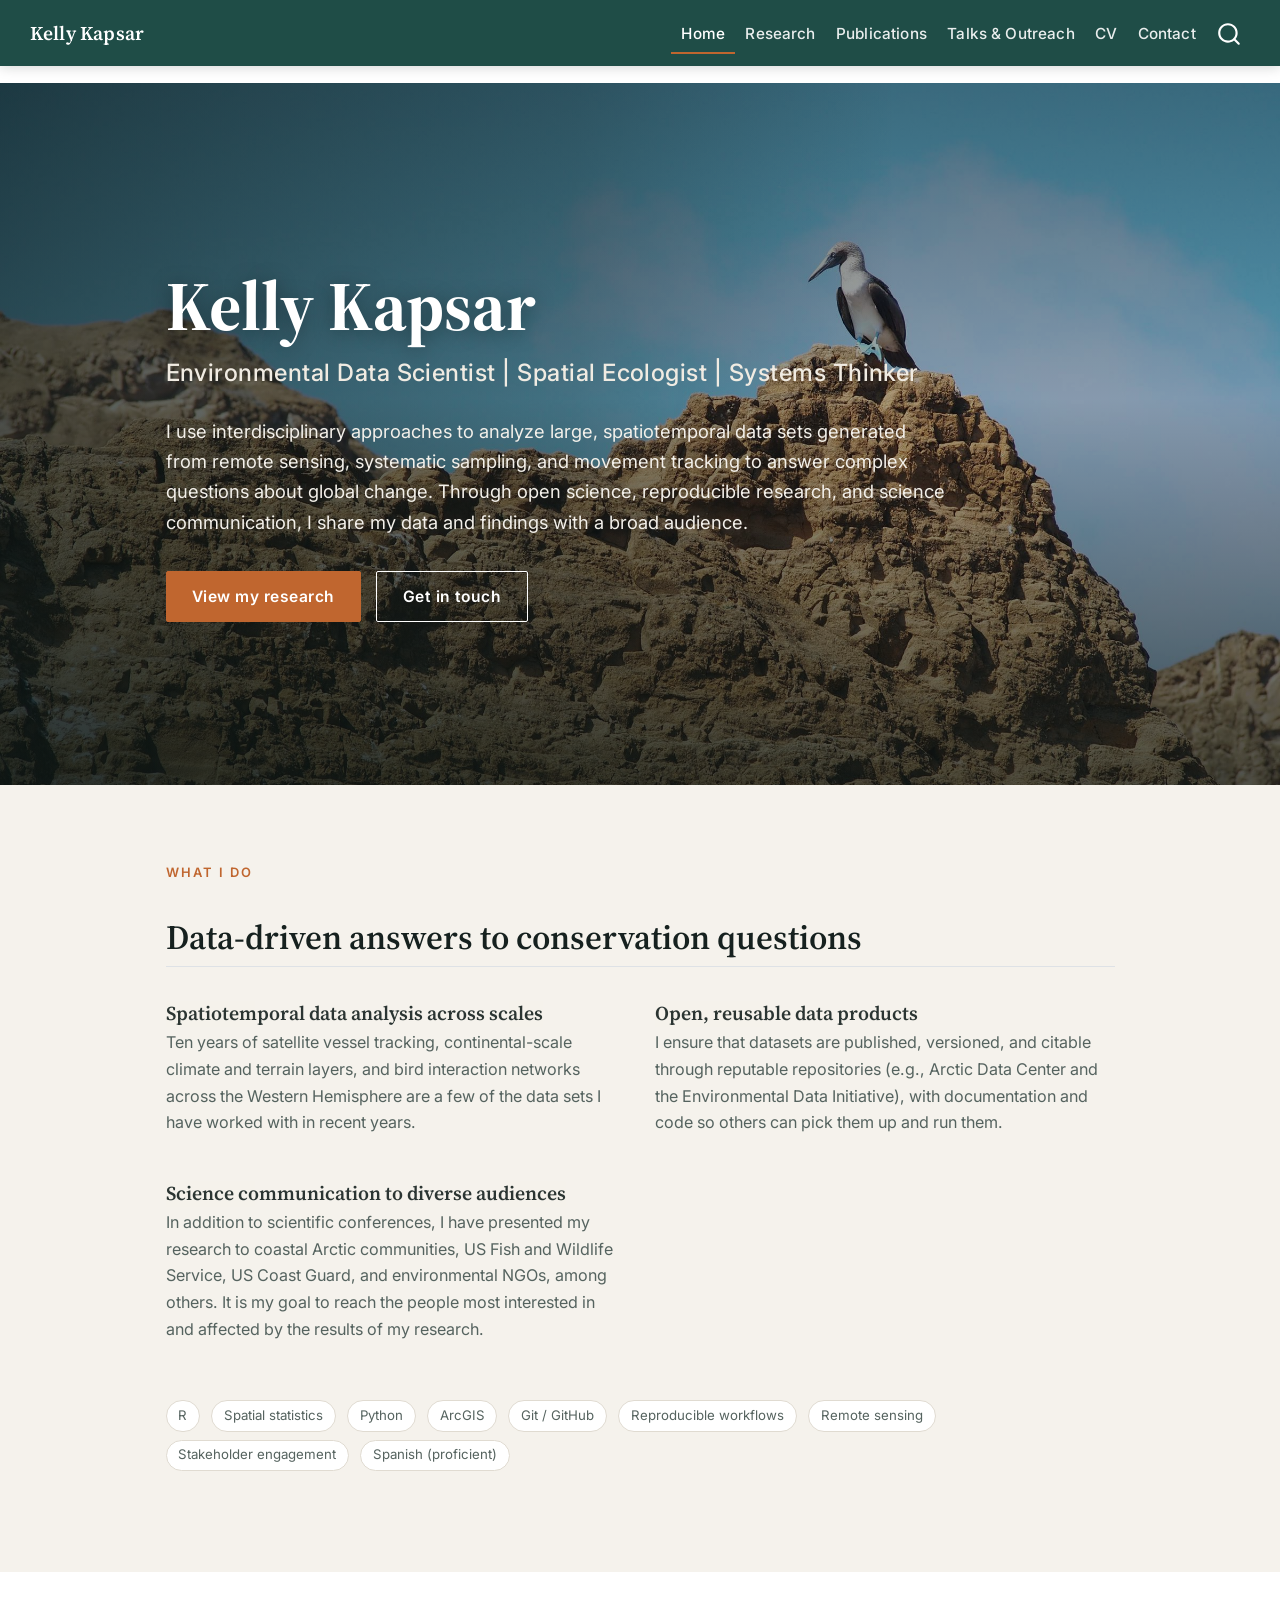
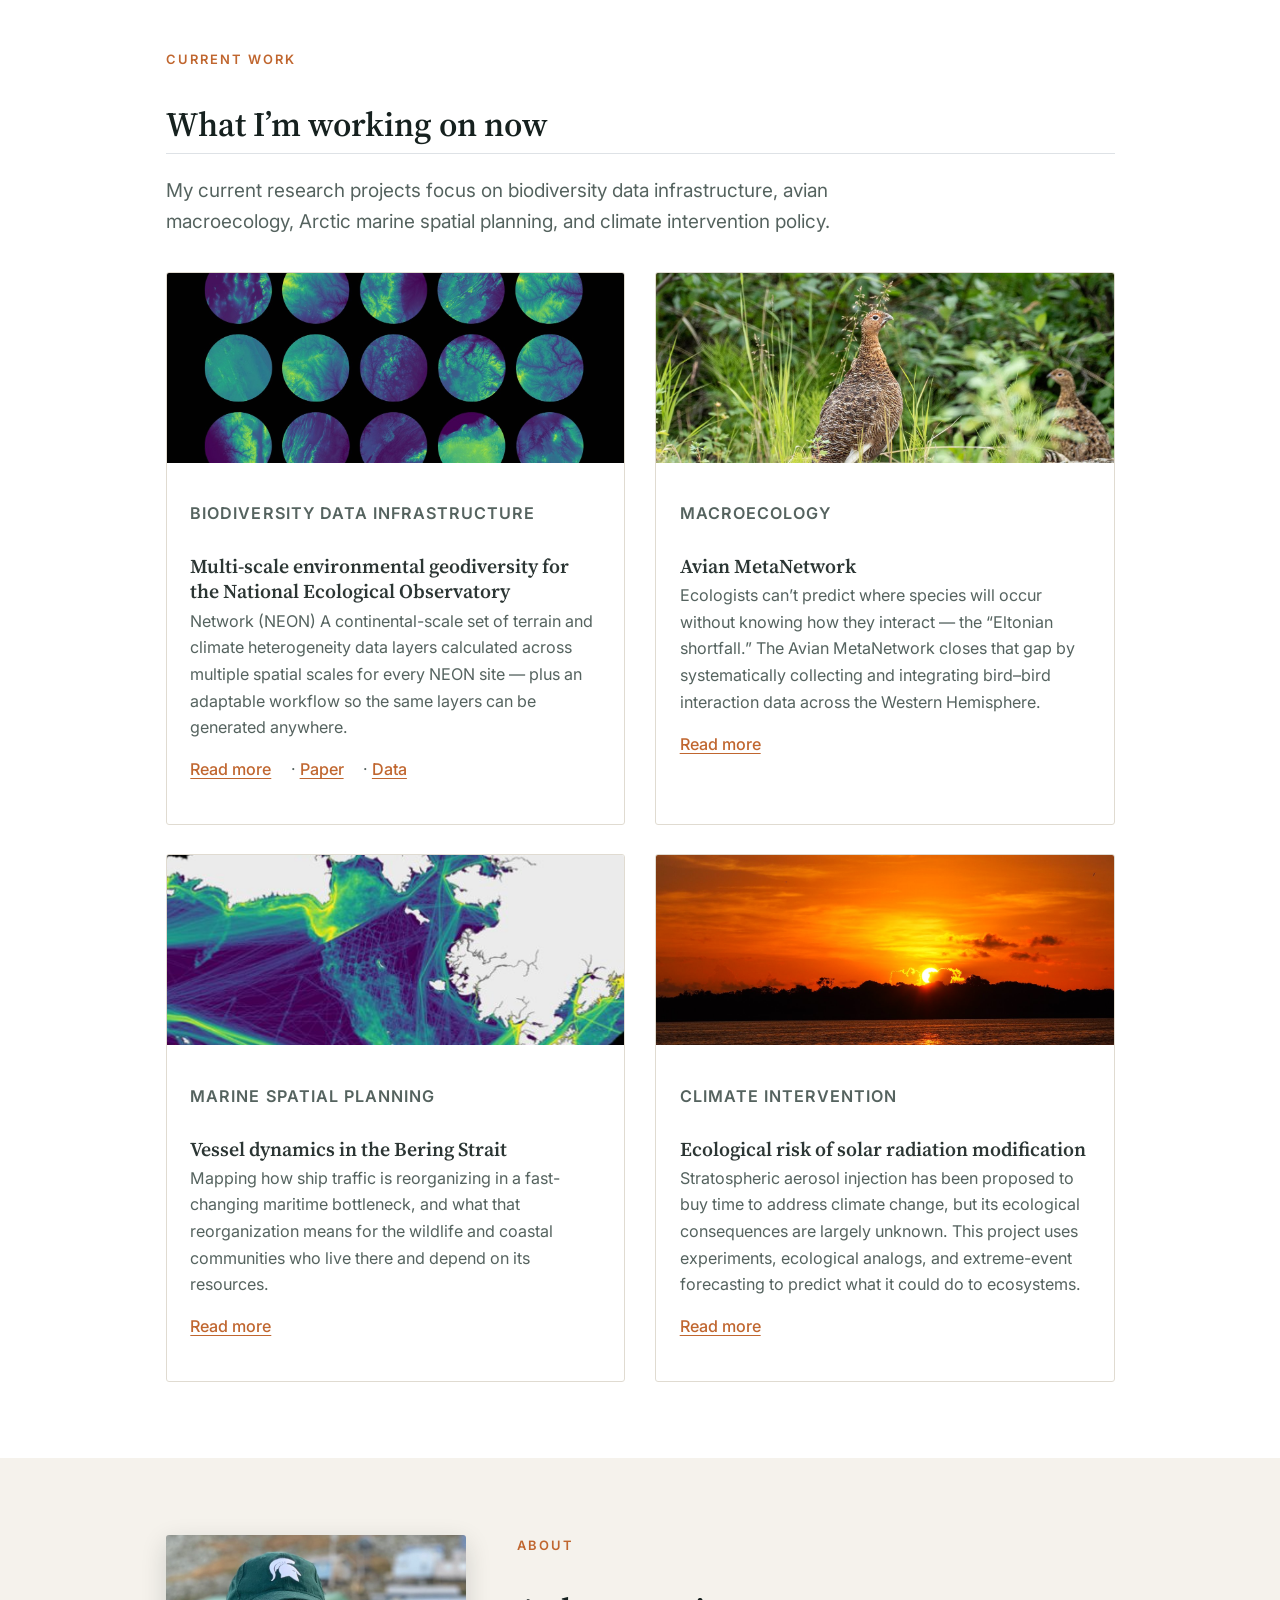
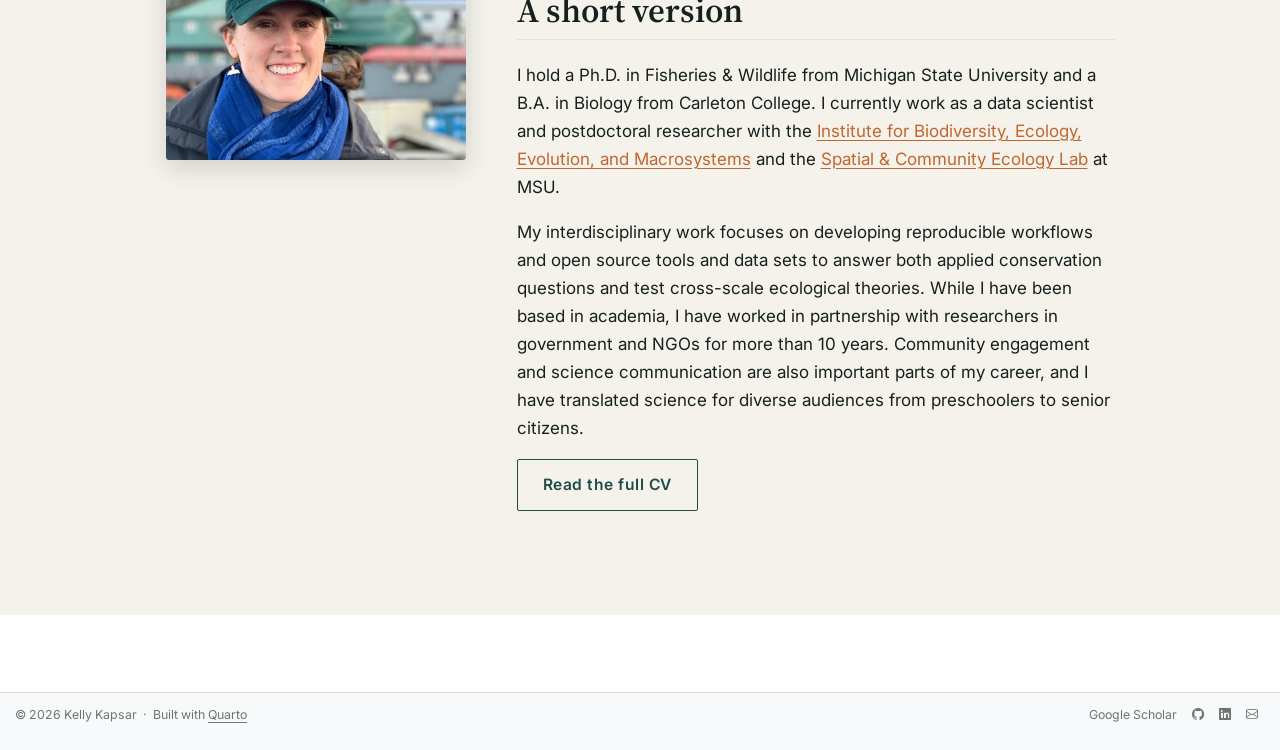
==== commit 2ca2c0d0: "Built site for gh-pages" ====
--- a/index.html
+++ b/index.html
@@ -7,7 +7,7 @@
 <meta name="viewport" content="width=device-width, initial-scale=1.0, user-scalable=yes">
 
 
-<title>Kelly Kapsar | Conservation Data Scientist – Kelly Kapsar</title>
+<title>Kelly Kapsar | Environmental Data Scientist – Kelly Kapsar</title>
 <style>
 /* Default styles provided by pandoc.
 ** See https://pandoc.org/MANUAL.html#variables-for-html for config info.
@@ -45,7 +45,7 @@
 <link href="site_libs/quarto-html/quarto-syntax-highlighting-64a204ab8560d761af7679ceaba22944.css" rel="stylesheet" id="quarto-text-highlighting-styles">
 <script src="site_libs/bootstrap/bootstrap.min.js"></script>
 <link href="site_libs/bootstrap/bootstrap-icons.css" rel="stylesheet">
-<link href="site_libs/bootstrap/bootstrap-e6d9ebde0e212e1d39776013fd58079f.min.css" rel="stylesheet" append-hash="true" id="quarto-bootstrap" data-mode="light">
+<link href="site_libs/bootstrap/bootstrap-1cb577cf39d8fe588f45f08cde91324f.min.css" rel="stylesheet" append-hash="true" id="quarto-bootstrap" data-mode="light">
 <script id="quarto-search-options" type="application/json">{
   "location": "navbar",
   "copy-button": false,
@@ -76,10 +76,10 @@
 <style>html{ scroll-behavior: smooth; }</style>
 
 
-<meta property="og:title" content="Kelly Kapsar | Conservation Data Scientist">
+<meta property="og:title" content="Kelly Kapsar | Environmental Data Scientist">
 <meta property="og:image" content="https://kellykapsar.github.io/images/project-neon.jpg">
 <meta property="og:site_name" content="Kelly Kapsar">
-<meta name="twitter:title" content="Kelly Kapsar | Conservation Data Scientist">
+<meta name="twitter:title" content="Kelly Kapsar | Environmental Data Scientist">
 <meta name="twitter:image" content="https://kellykapsar.github.io/images/project-neon.jpg">
 <meta name="twitter:card" content="summary_large_image">
 </head>
@@ -163,10 +163,10 @@
 <section id="kelly-kapsar" class="level1 hero-inner">
 <h1>Kelly Kapsar</h1>
 <div class="tagline">
-<p>Conservation Data Scientist</p>
+<p>Environmental Data Scientist | Spatial Ecologist | Systems Thinker</p>
 </div>
 <div class="lede">
-<p>I turn large, messy environmental data into evidence that conservation practitioners can act on — mapping where human activity and wildlife collide, building open data products that outlast a single project, and translating results for the agencies, communities, and organizations who use them.</p>
+<p>I use interdisciplinary approaches to analyze large, spatiotemporal data sets generated from remote sensing, systematic sampling, and movement tracking to answer complex questions about global change. Through open science, reproducible research, and science communication, I share my data and findings with a broad audience.</p>
 </div>
 <p><a href="./research.html" class="btn-hero solid">View my research</a> <a href="./contact.html" class="btn-hero">Get in touch</a></p>
 </section>
@@ -177,25 +177,25 @@
 <div class="section-label">
 <p>What I do</p>
 </div>
-<section id="data-driven-answers-to-applied-conservation-questions" class="level2">
-<h2 data-anchor-id="data-driven-answers-to-applied-conservation-questions">Data-driven answers to applied conservation questions</h2>
+<section id="data-driven-answers-to-conservation-questions" class="level2">
+<h2 data-anchor-id="data-driven-answers-to-conservation-questions">Data-driven answers to conservation questions</h2>
 <div class="project-grid">
 <div class="project-card" style="border:none; background:transparent;">
-<section id="spatial-analysis-at-scale" class="level3 pc-body" style="padding:0;">
-<h3 data-anchor-id="spatial-analysis-at-scale">Spatial analysis at scale</h3>
-<p>Fifteen years of satellite vessel tracking. Continental-scale climate and terrain layers. Bird range maps for every non-migratory species on Earth. I work comfortably in the size class where analysis becomes an engineering problem, and I build the pipelines to match.</p>
+<section id="spatiotemporal-data-analysis-across-scales" class="level3 pc-body" style="padding:0;">
+<h3 data-anchor-id="spatiotemporal-data-analysis-across-scales">Spatiotemporal data analysis across scales</h3>
+<p>Ten years of satellite vessel tracking, continental-scale climate and terrain layers, and bird interaction networks across the Western Hemisphere are a few of the data sets I have worked with in recent years.</p>
 </section>
 </div>
 <div class="project-card" style="border:none; background:transparent;">
 <section id="open-reusable-data-products" class="level3 pc-body" style="padding:0;">
 <h3 data-anchor-id="open-reusable-data-products">Open, reusable data products</h3>
-<p>Four of my datasets are published, versioned, and citable through the Arctic Data Center and the Environmental Data Initiative. Deliverables that other people can pick up and run — not one-off analyses that die with the report.</p>
+<p>I ensure that datasets are published, versioned, and citable through reputable repositories (e.g., Arctic Data Center and the Environmental Data Initiative), with documentation and code so others can pick them up and run them.</p>
 </section>
 </div>
 <div class="project-card" style="border:none; background:transparent;">
-<section id="findings-that-reach-decision-makers" class="level3 pc-body" style="padding:0;">
-<h3 data-anchor-id="findings-that-reach-decision-makers">Findings that reach decision-makers</h3>
-<p>My vessel traffic and seabird risk work has been presented to USFWS oil spill teams, BOEM, the Alaska Marine Policy Forum, and Arctic coastal communities. I write for the audience that has to act on the result.</p>
+<section id="science-communication-to-diverse-audiences" class="level3 pc-body" style="padding:0;">
+<h3 data-anchor-id="science-communication-to-diverse-audiences">Science communication to diverse audiences</h3>
+<p>In addition to scientific conferences, I have presented my research to coastal Arctic communities, US Fish and Wildlife Service, US Coast Guard, and environmental NGOs, among others. It is my goal to reach the people most interested in and affected by the results of my research.</p>
 </section>
 </div>
 </div>
@@ -214,7 +214,7 @@
 <section id="what-im-working-on-now" class="level2">
 <h2 data-anchor-id="what-im-working-on-now">What I’m working on now</h2>
 <div class="lead-text">
-<p>Four active projects spanning biodiversity data infrastructure, avian macroecology, Arctic marine spatial planning, and climate intervention policy.</p>
+<p>My current research projects focus on biodiversity data infrastructure, avian macroecology, Arctic marine spatial planning, and climate intervention policy.</p>
 </div>
 <div class="project-grid">
 <div class="project-card">
@@ -223,9 +223,9 @@
 <div class="pc-meta">
 <p>Biodiversity data infrastructure</p>
 </div>
-<section id="multi-scale-environmental-geodiversity-for-neon" class="level3">
-<h3 data-anchor-id="multi-scale-environmental-geodiversity-for-neon">Multi-scale environmental geodiversity for NEON</h3>
-<p>A continental-scale set of terrain, soil, and climate heterogeneity layers calculated across multiple spatial scales for every NEON site — plus an adaptable workflow so the same layers can be generated anywhere.</p>
+<section id="multi-scale-environmental-geodiversity-for-the-national-ecological-observatory" class="level3">
+<h3 data-anchor-id="multi-scale-environmental-geodiversity-for-the-national-ecological-observatory">Multi-scale environmental geodiversity for the National Ecological Observatory</h3>
+<p>Network (NEON) A continental-scale set of terrain and climate heterogeneity data layers calculated across multiple spatial scales for every NEON site — plus an adaptable workflow so the same layers can be generated anywhere.</p>
 <div class="pc-links">
 <p><a href="./research.html#neon">Read more</a> · <a href="https://doi.org/10.1038/s41597-026-07613-5">Paper</a> · <a href="https://portal.edirepository.org/">Data</a></p>
 </div>
@@ -240,7 +240,7 @@
 </div>
 <section id="avian-metanetwork" class="level3">
 <h3 data-anchor-id="avian-metanetwork">Avian MetaNetwork</h3>
-<p>PLACEHOLDER — see the open-items list. Tell me in 2–3 sentences what this project asks, who is funding it, and who your collaborators are, and I will write this card.</p>
+<p>Ecologists can’t predict where species will occur without knowing how they interact — the “Eltonian shortfall.” The Avian MetaNetwork closes that gap by systematically collecting and integrating bird–bird interaction data across the Western Hemisphere.</p>
 <div class="pc-links">
 <p><a href="./research.html#metanetwork">Read more</a></p>
 </div>
@@ -255,7 +255,7 @@
 </div>
 <section id="vessel-dynamics-in-the-bering-strait" class="level3">
 <h3 data-anchor-id="vessel-dynamics-in-the-bering-strait">Vessel dynamics in the Bering Strait</h3>
-<p>Mapping how ship traffic is reorganizing in one of the world’s fastest-changing maritime bottlenecks, and what that reorganization means for the wildlife and coastal communities that depend on it.</p>
+<p>Mapping how ship traffic is reorganizing in a fast-changing maritime bottleneck, and what that reorganization means for the wildlife and coastal communities who live there and depend on its resources.</p>
 <div class="pc-links">
 <p><a href="./research.html#bering">Read more</a></p>
 </div>
@@ -270,7 +270,7 @@
 </div>
 <section id="ecological-risk-of-solar-radiation-modification" class="level3">
 <h3 data-anchor-id="ecological-risk-of-solar-radiation-modification">Ecological risk of solar radiation modification</h3>
-<p>PLACEHOLDER — a $270k Environmental Defense Fund award (2025). Tell me your role and the core research question and I will write this card.</p>
+<p>Stratospheric aerosol injection has been proposed to buy time to address climate change, but its ecological consequences are largely unknown. This project uses experiments, ecological analogs, and extreme-event forecasting to predict what it could do to ecosystems.</p>
 <div class="pc-links">
 <p><a href="./research.html#srm">Read more</a></p>
 </div>
@@ -295,9 +295,8 @@
 </div>
 <section id="a-short-version" class="level2">
 <h2 data-anchor-id="a-short-version">A short version</h2>
-<p>I’m a conservation data scientist. I hold a Ph.D.&nbsp;in Fisheries &amp; Wildlife from Michigan State University, where I was a University Distinguished Fellow, and a B.A. in Biology from Carleton College. I currently work as a data scientist and postdoctoral researcher with the Institute for Biodiversity, Ecology, Evolution, and Macrosystems and the Spatial &amp; Community Ecology Lab at MSU.</p>
-<p>My research has produced 17 peer-reviewed papers and four public datasets, and I was a principal contributor to a $1.5M NSF Arctic System Science proposal. Alongside that, I’ve spent a decade with the Saint Louis Zoo’s Arctic Socio-Environmental WildCare Program doing community-engaged conservation work in Alaska — which is where I learned that a result nobody can use isn’t a result.</p>
-<p>I’m currently looking for research roles with environmental consulting firms and conservation NGOs where that combination is useful.</p>
+<p>I hold a Ph.D.&nbsp;in Fisheries &amp; Wildlife from Michigan State University and a B.A. in Biology from Carleton College. I currently work as a data scientist and postdoctoral researcher with the <a href="https://www.ibeem.msu.edu">Institute for Biodiversity, Ecology, Evolution, and Macrosystems</a> and the <a href="https://www.communityecologylab.com/">Spatial &amp; Community Ecology Lab</a> at MSU.</p>
+<p>My interdisciplinary work focuses on developing reproducible workflows and open source tools and data sets to answer both applied conservation questions and test cross-scale ecological theories. While I have been based in academia, I have worked in partnership with researchers in government and NGOs for more than 10 years. Community engagement and science communication are also important parts of my career, and I have translated science for diverse audiences from preschoolers to senior citizens.</p>
 <p><a href="./cv.html" class="btn-hero" style="border-color:#1f4d47; color:#1f4d47 !important;">Read the full CV</a></p>
 </section>
 </div>
